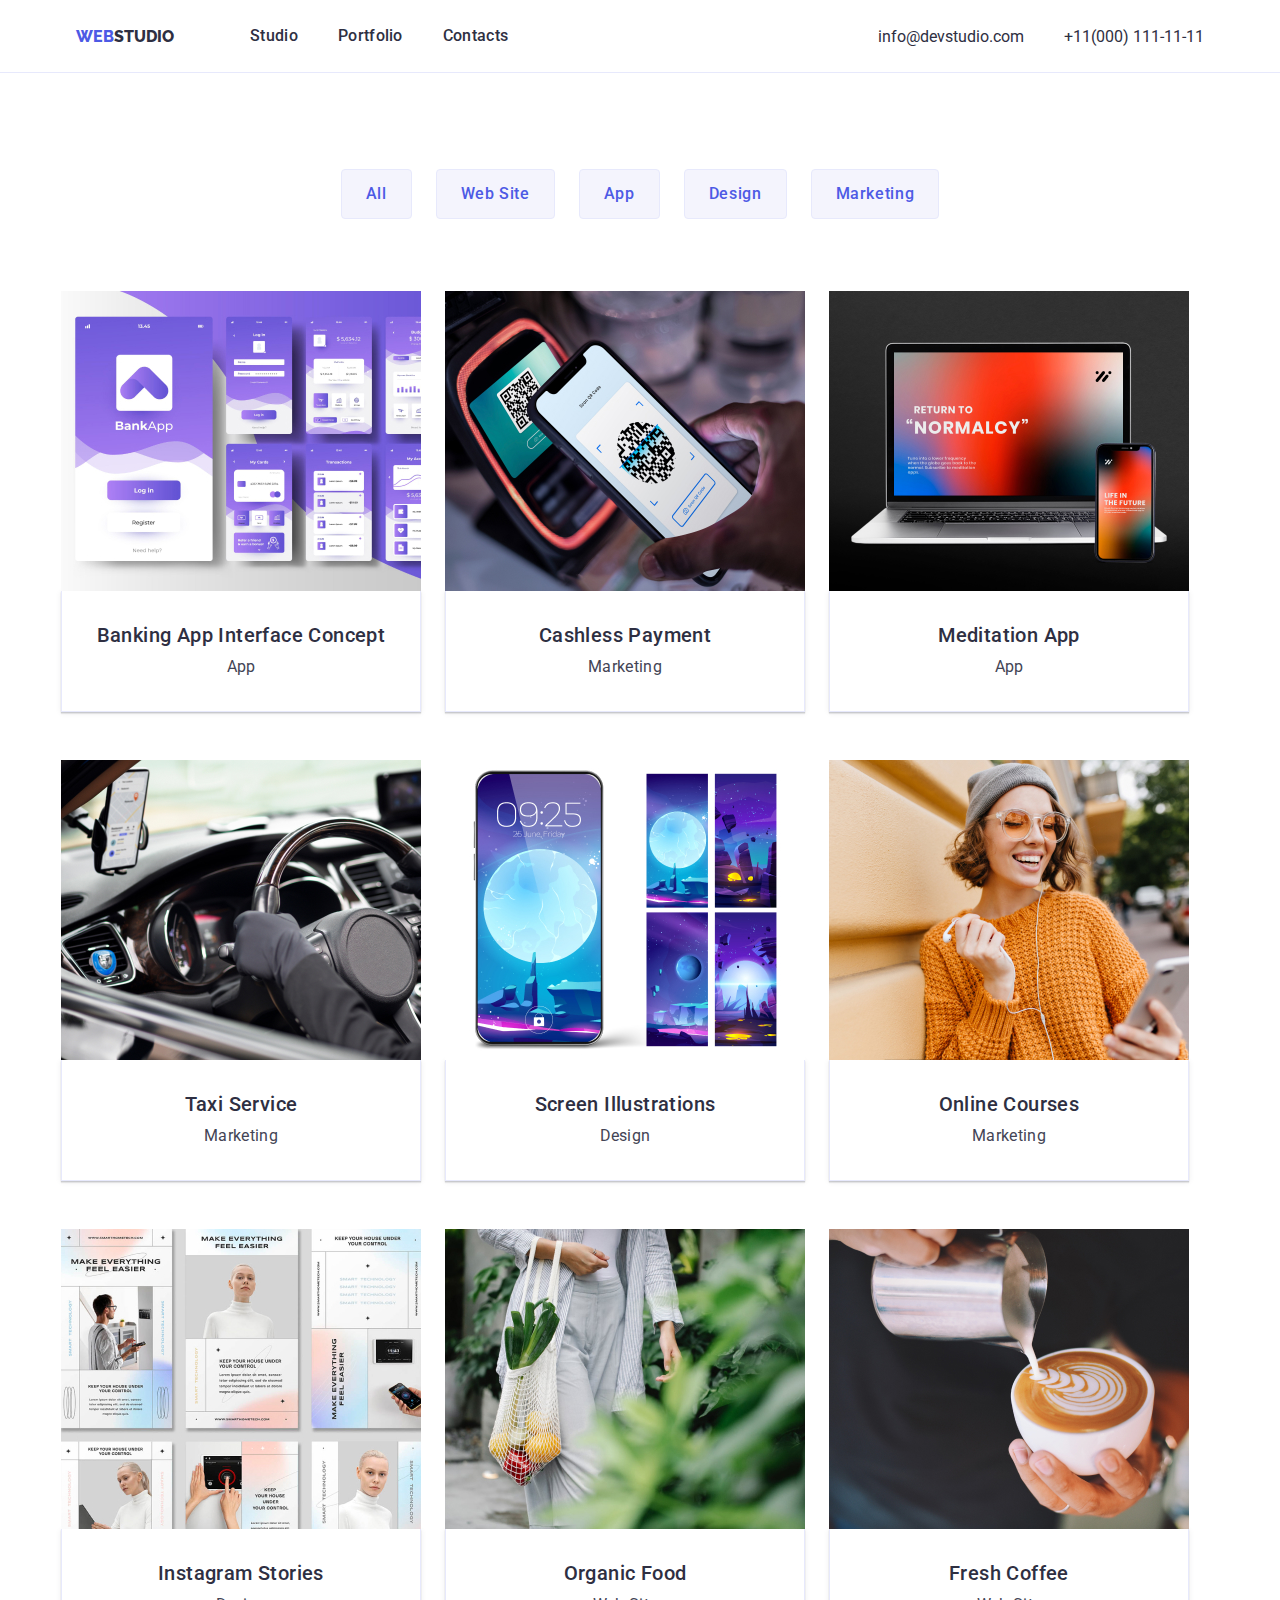
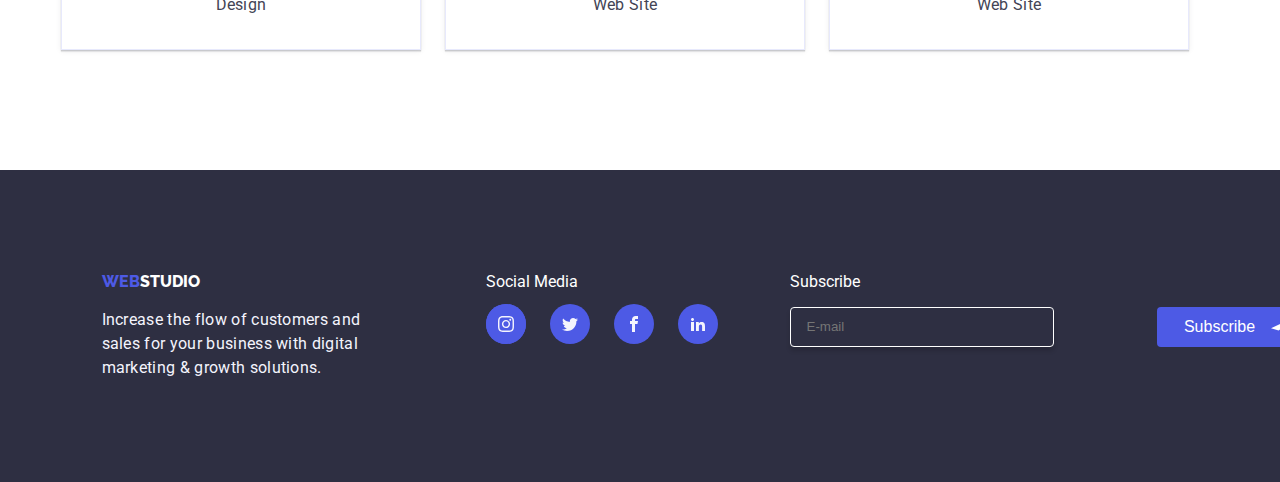
==== portfolio.html @ 4dddde46 "draft" ====
<!DOCTYPE html>
<html lang="en">
  <head>
    <title>WEB STUDIO</title>
    <meta name="description" content="an awesome website">
    <meta charset="utf-8">
    <link href="./css/styles.css" rel="stylesheet">
    <link href="https://fonts.googleapis.com/css2?family=Raleway:wght@600;700;800&display=swap" rel="stylesheet">
    <link href="https://fonts.googleapis.com/css2?family=Roboto:wght@400;500;700;900&display=swap" rel="stylesheet">
  </head>

  <body>
    <!--navigation section-->
    <header class="header">
      <div class="container-header container">
      <nav class="header-nav">
        <a class="header-logo" href="/goit-markup-hw-06/index.html"><span class="web">WEB</span>STUDIO</a>

        <ul class="header-nav-list">
          <li class="header-nav-item"><a class="header-item-link studio-link-item" href="/goit-markup-hw-06/index.html">Studio</a></li>
          <li class="header-nav-item"><a class="header-item-link portfolio-link-item" href="/goit-markup-hw-06/portfolio.html">Portfolio</a></li>
          <li class="header-nav-item"><a class="header-item-link contacts-link-item" href="contacts">Contacts</a></li>
        </ul>
      </nav>
      <address>
      <ul class="address-list">
        <li class="adress-list-item"><a class="contact-item-link" href="mailto:info@devstudio.com">info@devstudio.com</a></li>
        <li class="adress-list-item"><a class="contact-item-link" href="tel:+11000111-11-11">+11(000) 111-11-11</a></li>
      </ul>
    </address>
  </div>
    </header>

    <!--Main Section-->
    <main>
      <div class="container">
        <ul class="portfolio-button-list">
            <li class="portfolio-button-item"><button class="portfolio-button" type="button">All</button></li>
            <li class="portfolio-button-item"><button class="portfolio-button" type="button">Web Site</button></li>
            <li class="portfolio-button-item"><button class="portfolio-button" type="button">App</button></li>
            <li class="portfolio-button-item"><button class="portfolio-button" type="button">Design</button></li>
            <li class="portfolio-button-item"><button class="portfolio-button" type="button">Marketing</button></li>
        </ul>
      </div>
    <section class="project-card-section">
      <div class="container">
        <ul class="project-list">
            <li class="project-item">
              <figure class="project-figure">
              <img src="./images/banking.jpg" alt="banking-image" width="360">
              <figcaption>
                14 Stylish and User-Friendly App Design Concepts · 
                Task Manager App · 
                Calorie Tracker App ·
                Exotic Fruit Ecommerce App ·
                 Cloud Storage App
              </figcaption>
              </figure>
              
              <div class="project-identity">
              <h3 class="project-item-title">Banking App Interface Concept</h3>
              <p class="project-item-description">App</p>
              </div>
            </li>
            <li class="project-item">
              <figure class="project-figure">
              <img src="./images/cashless-payment.jpg" alt="cashless-payment-image" width="360">
                <figcaption>
                  14 Stylish and User-Friendly App Design Concepts · 
                Task Manager App · 
                Calorie Tracker App ·
                Exotic Fruit Ecommerce App ·
                 Cloud Storage App
                </figcaption>
              </figure>
              

              <div class="project-identity">
            <h3 class="project-item-title">Cashless Payment</h3>
            <p class="project-item-description">Marketing</p>
          </div>
            </li>
            <li class="project-item">
              <figure class="project-figure">
              <img src="./images/meditation.jpg" alt="meditation-image" width="360">
              <figcaption>
                14 Stylish and User-Friendly App Design Concepts · 
                Task Manager App · 
                Calorie Tracker App ·
                Exotic Fruit Ecommerce App ·
                 Cloud Storage App
              </figcaption>
              </figure>
              <div class="project-identity">
            <h3 class="project-item-title">Meditation App</h3>
            <p class="project-item-description">App</p>
          </div>
            </li>
            <li class="project-item">
              <figure class="project-figure">
              <img src="./images/taxi.jpg" alt="taxi-image" width="360">
              <figcaption>
                14 Stylish and User-Friendly App Design Concepts · 
                Task Manager App · 
                Calorie Tracker App ·
                Exotic Fruit Ecommerce App ·
                 Cloud Storage App
              </figcaption>
              </figure>
              <div class="project-identity">
            <h3 class="project-item-title">Taxi Service</h3>
            <p class="project-item-description">Marketing</p>
          </div>
            </li>
            <li class="project-item">
              <figure class="project-figure">
              <img src="./images/screen-illustration.jpg" alt="screen-illustrain-image" width="360">
              <figcaption>
                14 Stylish and User-Friendly App Design Concepts · 
                Task Manager App · 
                Calorie Tracker App ·
                Exotic Fruit Ecommerce App ·
                 Cloud Storage App
              </figcaption>
            
              </figure>
              <div class="project-identity">
            <h3 class="project-item-title">Screen Illustrations</h3>
            <p class="project-item-description">Design</p>
            </div>
            </li>
            <li class="project-item">
              <figure class="project-figure">
              <img src="./images/online-courses.jpg" alt="online-courses-image" width="360">
              <figcaption>
                14 Stylish and User-Friendly App Design Concepts · 
                Task Manager App · 
                Calorie Tracker App ·
                Exotic Fruit Ecommerce App ·
                 Cloud Storage App
              </figcaption>
              </figure>
              <div class="project-identity">
            <h3 class="project-item-title">Online Courses</h3>
            <p class="project-item-description">Marketing</p>
          </div>
            </li>
            <li class="project-item">
              <figure class="project-figure">
              <img src="./images/instagram-stories-concept.jpg" alt="instagram-stories-image" width="360">
              <figcaption>
                14 Stylish and User-Friendly App Design Concepts · 
                Task Manager App · 
                Calorie Tracker App ·
                Exotic Fruit Ecommerce App ·
                 Cloud Storage App
              </figcaption>
              </figure>
              <div class="project-identity">
            <h3 class="project-item-title">Instagram Stories</h3>
            <p class="project-item-description">Design</p>
          </div>
            </li>
            <li class="project-item">
              <figure class="project-figure">
              <img src="./images/organic-food.jpg" alt="organic-food-image" width="360">
              <figcaption> 
                14 Stylish and User-Friendly App Design Concepts · 
                Task Manager App · 
                Calorie Tracker App ·
                Exotic Fruit Ecommerce App ·
                 Cloud Storage App
              </figcaption>
              </figure>
              <div class="project-identity">
            <h3 class="project-item-title">Organic Food</h3>
            <p class="project-item-description">Web Site</p>
          </div>
            </li>
            <li class="project-item">
              <figure class="project-figure">            
              <img src="./images/fresh-coffee.jpg" alt="fresh-coffee-image" width="360">
              <figcaption>
                14 Stylish and User-Friendly App Design Concepts · 
                Task Manager App · 
                Calorie Tracker App ·
                Exotic Fruit Ecommerce App ·
                 Cloud Storage App
              </figcaption>
              </figure>
              <div class="project-identity">
            <h3 class="project-item-title">Fresh Coffee</h3>
            <p class="project-item-description">Web Site</p>
          </div>
            </li>
        </ul>
      </div>
    </section>
    
    </main>
    
    <footer class="footer">
      <div class="container footer-container">
        <div>
      <a class="footer-logo" href="/goit-markup-hw-06/"><span class="web">WEB</span>STUDIO</a>
      <p class="footer-logo-description">Increase the flow of customers and sales for your business with digital marketing & growth solutions.</p>
      </div>
      <div>
     <p class="social-media">Social Media</p>
      <ul class="social-icons-list">
        <li class="team-icons-links-item"><a href="#" class="footer-icons-link icon icon-instagram">
          <svg> 
           <use href="./images/icons/social-icons.svg#instagram"/>
          </svg>
        </a>
      </li>
        <li class="team-icons-links-item"><a href="#" class="footer-icons-link icon icon-twitter">
          <svg> 
          <use href="./images/icons/social-icons.svg#twitter"/>
         </svg></a></li>
        <li class="team-icons-links-item"><a href="#" class="footer-icons-link icon icon-facebook">
          <svg> 
            <use href="./images/icons/social-icons.svg#facebook"/>
           </svg>
        </a></li>
        <li class="team-icons-links-item"><a href="#" class="footer-icons-link icon icon-linkedin">
          <svg> 
            <use href="./images/icons/social-icons.svg#linkedin"/>
           </svg>
        </a></li>
      </ul> 
    </div>
    <form class="subscribe">Subscribe       
      <input class="footer-subscribe" type="text" name="email" placeholder="E-mail" required>
      <button class="subscribe-button" type="submit">Subscribe
        <svg class="submit-button-svg">
          <use href="./images/icons/modal.svg#subscribe"></use>
        </svg>
        </button>
    </form>
    </div>
    </footer>
  
  </body>
</html>
---- css/styles.css ----
* {
    margin: 0;
    padding: 0;
    box-sizing: border-box;

}

:root {
    --iris: #4D5AE5;
    --ocean: #404BBF;
    --navyblue: #2E2F42; 
    --green: #31D0AA;
    --slate: #434455;
    --lightslate: #8E8F99;
    --cornflower: #E7E9FC;
    --cloud: #F4F4FD;
    --navy-blue-modal: #2E2F4266;
    --grey: #2E2F42B2;
    --white: #FFFFFF;
    --dairy: #FCFCFC;

    --transition-duration: .25s;
}

body {
    font-family: 'Roboto', 'sans serif';
}

img {
    display: block;
    max-width: 100%;
    height: auto;
}

.header-logo {
    font-family: 'Raleway', 'sans serif';
    font-weight: 800;
}

.footer-logo {
    font-family: 'Raleway', 'sans serif';
    color: var(--white);
    font-weight: 800;
}

.header-item-link {
    position: relative;
    color: var(--navyblue);
    font-size: 16px;
    font-weight: 500;
    line-height: 24px;
    letter-spacing: 0.32px;
}

.contact-item-link {
    font-style: normal;
    transition: var(--transition-duration) cubic-bezier(0.4, 0, 0.2, 1);
}


.contact-item-link:hover {
    color: var(--ocean);
    
}

.header-nav-item:hover .header-item-link {
    color: var(--ocean);
}


.header-item-link:before {
    content: '';
    height: 3px;
    width: 0px;
    border-radius: 2px;
    background-color: var(--ocean);
    position: absolute;
    margin-top: 46px;
    transition: var(--transition-duration) cubic-bezier(0.4, 0, 0.2, 1);
    
}


.header-item-link:hover:before {
    width: 100%;
}


.contact-item-link:active {
    color: var(--ocean);
}


.hero-button {
    color: var(--white);
    font-size: 16px;
    font-weight: 500;
    line-height: 1.5em;
    letter-spacing: 0.64px;
    border-radius: 4px;
    background: var(--iris);
    box-shadow: 0px 4px 4px 0px rgba(0, 0, 0, 0.15);
    font-family: inherit;
    outline: none;
    border: unset;
    border-radius: 4px;
    padding: 16px 32px;
    gap: 10px;
    transition: var(--transition-duration) cubic-bezier(0.4, 0, 0.2, 1);
}

.portfolio-button {
    color: var(--iris);
    text-align: center;
    font-size: 16px;
    font-weight: 500;
    line-height: 1.5em;
    letter-spacing: 0.64px;
    border-radius: 4px;
    border: 1px solid var(--cornflower);
    background: var(--cloud);
    font-family: inherit;
    padding: 12px 24px;
    transition: var(--transition-duration) cubic-bezier(0.4, 0, 0.2, 1);

}


.portfolio-button:hover {
    background-color: var(--ocean);
    color: var(--white);
    cursor: pointer;
    border-color: var(--ocean);
    box-shadow: 0px 2px 2px 0px rgba(0, 0, 0, 0.12), 0px 2px 1px 0px rgba(0, 0, 0, 0.08), 0px 3px 1px 0px rgba(0, 0, 0, 0.10);
    
}

.hero-button {
    cursor: pointer;
}

.hero-button:hover {
    background-color: var(--ocean);
    
}



.web {
    color: var(--iris);
}

.hero-title {
    text-align: center;
    color: var(--white);
    font-size: 56px;
    letter-spacing: 1.12px;
    margin-bottom: 48px;
}

.hero {
    flex-direction: column;
    justify-content: center;
    align-items: center;
    background: linear-gradient(rgba(46, 47, 66, 0.70), rgba(46, 47, 66, 0.70)), url(./../images/background/Dark-bg.jpg);
    background-size: cover;
    background-position: center;
    background-repeat: no-repeat;
    padding: 188px 0px;
    text-align: center;
}



.features-item-title {
    color: var(--navyblue);
    font-size: 20px;
    font-weight: 500;
    line-height: 24px;
    letter-spacing: 0.4px;
}

.features-item-description {
    color: var(--slate);
    font-size: 16px;
    line-height: 24px;
    letter-spacing: 0.32px;
}

.team-item-title {
    color: var(--navyblue);
    font-size: 20px;
    font-weight: 500;
    line-height: 24px;
    letter-spacing: 0.4px;
    margin-bottom: 8px;
}

.team-item-role {
    color: var(--slate);
    font-size: 16px;
    line-height: 24px;
    letter-spacing: 0.32px;
}

.team-item {
    border-radius: 0px 0px 4px 4px;
    background: var(--white);
    box-shadow:
        0px 2px 1px 0px rgba(46, 47, 66, 0.08),
        0px 1px 1px 0px rgba(46, 47, 66, 0.16),
        0px 1px 6px 0px rgba(46, 47, 66, 0.08);
}



.team {
    background-color: var(--cloud);
}


.team-item-title,
.team-item-role {
    text-align: center;
}

.team-icons {
    display: flex;
    justify-content: space-between;
    width: 232px;
    margin-left: 16px;
    margin-top: 8px;
}




.section-title {
    color: var(--navyblue);
    text-align: center;
    font-size: 36px;
    line-height: 40px;
    letter-spacing: 0.72px;
    text-transform: capitalize;
}



a {
    text-decoration: none;
    color: var(--navyblue);
}

ul {
    list-style-type: none;
}

.project-item-title {
    color: var(--navyblue);
    font-size: 20px;
    font-weight: 500;
    line-height: 24px;
    letter-spacing: 0.4px;
}

.project-item-description {
    color: var(--slate);
    font-size: 16px;
    line-height: 24px;
    letter-spacing: 0.32px;
}



.footer {
    background-color: var(--navyblue);
    padding: 101.5px;
    height: 312px;
}


.header {
    display: flex;
    justify-content: space-between;
    border-bottom: 1px solid var(--cornflower);
    background: var(--white);
}

.header-nav {
    align-items: center;
    display: flex;
    gap: 76px;
}

.header-nav-list {
    display: flex;
    gap: 40px;
}

.address-list {
    display: flex;
    gap: 40px;
    height: 100%;
    align-items: center;
}


.team-list {
    display: flex;
    justify-content: space-between;
    flex-direction: column;
}


.container-header {
    display: flex;
    padding: 24px 15px;
    flex-shrink: 0;
    justify-content: space-between;

}

.container {
    width: 1158px;
    margin: 0 auto;
}

.section {
    padding: 120px 0px;
}

.services-list {
    align-items: center;
    justify-content: center;
}

.features-item {
    display: flex;
    flex-direction: column;
    gap: 8px;
}

.section-title {
    margin-bottom: 72px;
}

.services-list {
    gap: 24px;
}

.team-identity,
.project-identity {
    background-color: var(--white);
    padding: 32px 0px;
}

.project-identity {
    display: flex;
    flex-direction: column;
    gap: 8px;
    padding: 32px 16px;
    border: 1px solid var(--cornflower);
    border-top: unset;
    box-shadow: 0px 2px 1px 0px rgba(46, 47, 66, 0.08), 0px 1px 1px 0px rgba(46, 47, 66, 0.16), 0px 1px 6px 0px rgba(46, 47, 66, 0.08);
}


.team-identity {
    border-radius: 0px 0px 4px 4px;
}

.portfolio-button-list {
    display: flex;
    justify-content: center;
    gap: 24px;
    padding-top: 96px;
    padding-bottom: 72px;
}

.project-list {
    display: flex;
    flex-wrap: wrap;
    column-gap: 24px;
    row-gap: 48px;
    padding-bottom: 120px;

}



.features-image {
    background-color: var(--cloud);
    border-radius: 4px;
    height: 112px;
    width: 264px;
    margin-bottom: 8px;
    display: none;
}



.team-icons-link,
.social-icons-list {
    display: flex;
    align-items: center;
    gap: 24px;
    width: 40px;
    height: 40px;
    background-color: var(--iris);
    border-radius: 22px;
    row-gap: 24px;
    transition: var(--transition-duration) cubic-bezier(0.4, 0, 0.2, 1);
}


.footer-icons-link {
    display: flex;
    align-items: center;
    gap: 24px;
    width: 40px;
    height: 40px;
    background-color: var(--iris);
    border-radius: 22px;
    row-gap: 24px;
    transition: var(--transition-duration) cubic-bezier(0.4, 0, 0.2, 1);

}

.footer-icons-link svg {
    width: 16px;
    height: 16px;
    margin: 12px;
    fill: var(--cloud);
}

.team-icons-link svg {
    width: 16px;
    height: 16px;
    margin: 12px;
    fill: var(--cloud);
}

.customers-logo-list {
    display: flex;
    gap: 30px;
    flex-basis: calc((100% - 30px)/2);
}


.features-icons {
    margin: 24px 100px;
}

.customers-logo-item {
    width: 168px;
    height: 88px;
    padding: 16px 32px;
    border: 1px solid var(--lightslate);
    border-radius: 4px;
    transition: var(--transition-duration) cubic-bezier(0.4, 0, 0.2, 1);
}

.customers-logo-item:hover .customers-logo-item-link{
   color: var(--ocean);
    
}

.customers-logo-item-link {
    color: var(--lightslate); 
    transition: var(--transition-duration) cubic-bezier(0.4, 0, 0.2, 1);
}

.customers-logo-item:hover {
    border-color: var(--ocean);
}

.customer-svg {
    width: 104px;
    height: 56px;
    fill: currentColor;
}


.social-media {
    color: var(--white);
    width: 96px;
    height: 24px;
    margin-bottom: 8px;
}



.footer-logo-description {
    color: var(--cloud);
    font-size: 16px;
    line-height: 24px;
    letter-spacing: 0.32px;
    width: 264px;
    margin-top: 17.5px;
    margin-bottom: 0px;
}




.footer-container {
    display: flex;
    gap: 120px;

}

.team-icons-link:hover {
    background-color: var(--ocean);
    
}

.footer-icons-link:hover{
    background-color: var(--green);
    
}

.customers-logo-item-link {
    display: block;
    width: 100%;
    height: 100%;
}

.project-item {
    text-align: center;
    width: calc ((100% - 60px) / 3);
    transition: box-shadow var(--transition-duration) cubic-bezier(0.4, 0, 0.2, 1);
}

.project-figure {
    width: 100%;
    height: 300px;
    position: relative;
    overflow: hidden;
}

.project-item:hover {
    box-shadow: 
        0px 2px 1px 0px rgba(46, 47, 66, 0.08),
        0px 1px 1px 0px rgba(46, 47, 66, 0.16),
        0px 1px 6px 0px rgba(46, 47, 66, 0.08);
}

.project-item:hover figcaption {
    transform: translateY(0);
}

.project-figure img {
    object-fit: cover;
    object-position: center;
}

.project-figure figcaption {
    position: absolute;
    top: 0px;
    left: 0px;
    width: 100%;
    height: 100%;
    background-color: var(--iris);
    padding: 0px 24px;
    color: var(--white);
    text-align: left;
    align-items: center;
    display: flex;
    transition: transform var(--transition-duration) cubic-bezier(0.4, 0, 0.2, 1);
    transform: translateY(100%);
    opacity: .90;
    will-change: transform;

}

.modal {
    background-color: var(--navy-blue-modal);
    position: fixed;
    display: flex;
    align-items: center;
    justify-content: center;
    top: 0px;
    left: 0px;
    bottom: 0px;
    right: 0px;
    pointer-events: auto;
    opacity: 1;
    transition-property: visibility, opacity;
    transition-duration: var(--transition-duration);
} 

.modal.is-hidden {
    visibility: hidden;
    opacity: 0;
    pointer-events: none;
}

.modal.is-hidden .modal-content {
    transform: scale(0.5);
}

.modal-content {
    position: relative;
    width: 408px;
    border-radius: 4px;
    padding: 72px 24px 24px 24px;
    background-color: var(--dairy);
    box-shadow: 
        0px 2px 1px 0px rgba(0, 0, 0, 0.20),
        0px 1px 3px 0px rgba(0, 0, 0, 0.12),
        0px 1px 1px 0px rgba(0, 0, 0, 0.14);
    /* align-items: flex-start;
    justify-content: flex-end; */
    transform: none;
    transition: transform var(--transition-duration) cubic-bezier(0.4, 0, 0.2, 1);
}

.modal-close {
    height: 24px;
    width: 24px;
    border: 1px solid rgba(0, 0, 0, 0.10);
    border-radius: 40px;
    background-color: var(--cornflower);
    position: absolute;
    right: 24px;
    top: 24px;
    fill: var(--navyblue);
    transition: var(--transition-duration) cubic-bezier(0.4, 0, 0.2, 1);
}

.close-svg {
    height: 13px;
    width: 13px;
    margin: 7px;
}

.modal-close:hover {
    cursor: pointer;
    background-color: var(--ocean);
    border-color: var(--ocean);
    fill: var(--cloud);
}

.form-label {
    display: block;
    margin-top: 5px;
}


.label-input {
    width: 100%;
    width: 360px;
    height: 40px;
    flex-shrink: 0;
    border-radius: 4px;
    transition: var(--transition-duration) cubic-bezier(0.4, 0, 0.2, 1);
}

/* .checkbox {
    margin-right: 8px;
    display: flex;
} */



.form-label-checkbox {
    display: flex;
    margin-top: 16px;
    background-color: var(--white);
    position: relative;
    color: var(--white);
}


.user-info input {
    display: block;
    margin-top: 5px;

}

.label-input:focus,
textarea:focus, .label-input:hover,
textarea:hover  {
    border-color: var(--iris);
    outline: 0;
}


.label-input:focus + .user-icon use, .label-input:hover + .user-icon use {
    fill: var(--iris);
}

.label-input {
    padding-left: 38px;
}

.textarea {
    padding-top: 8px;
    padding-left: 16px;
    font-family: 'Roboto', 'sans-serif';
    font-size: 12px;
    letter-spacing: 0.48px;
    border-radius: 4px;
    resize: none;
    transition: var(--transition-duration) cubic-bezier(0.4, 0, 0.2, 1);
}

.label-input, textarea {
    display: block;
    width: 100%;
    margin-top: 4px;
    border: 1px solid var(--navy-blue-modal);
}

.checkbox-text {
    color: var(--lightslate);
    font-size: 12px;
    font-style: normal;
    font-weight: 400;
    line-height: 14px; 
    letter-spacing: 0.48px;
    margin-bottom: 24px;

}

.checkbox-icon {
    width: 16px;
    height: 15px;
    border: 1px solid var(--lightslate);
    border-radius: 2px;
    padding: 2px;
    margin-right: 7px;
    fill: currentColor;
    background-color: var(--white);
    stroke: 1px;
}

.checkbox:checked + .checkbox-icon {
    background-color: var(--ocean);
    border-color: var(--ocean);
}

.visually-hidden {
    position: absolute;
    top: 0;
    left: 0;
    width: 16px;
    height: 16px;
    margin: -1px;
    border: 0;
    padding: 0;
    opacity: 0;
    overflow: hidden;
}


.send-button {
padding: 17px 80px;
border-radius: 4px;
background-color: var(--iris);
box-shadow: 0px 4px 4px 0px rgba(0, 0, 0, 0.15);
color: var(--white);
text-align: center;
font-size: 16px;
line-height: 24px; 
letter-spacing: 0.64px;
display: table;
margin-left: auto;
margin-right: auto;
cursor: pointer;
border: 0;
transition: var(--transition-duration) cubic-bezier(0.4, 0, 0.2, 1);
}

.send-button:hover {
    background-color: var(--ocean);
}

.modal-description {
    color: var(--navyblue);
    text-align: center;
    font-size: 16px;
    line-height: 24px; 
    letter-spacing: 0.32px;
    margin-bottom: 10px;
}

.user-contact-label {
    color: var(--lightslate);
    font-size: 12px;
    font-weight: 400;
    line-height: 14px; 
    letter-spacing: 0.48px;
}

.user-icon {
    fill: var(--navyblue);
    height: 18px;
    width: 18px;
    position: absolute;
    left: 12px;
    margin-top: -30px;
    margin-left: 25px;
    transition: var(--transition-duration) cubic-bezier(0.4, 0, 0.2, 1);
}

.privacy-policy {
    color: var(--iris);
    text-decoration: underline;
}

.subscribe-button {
    width: 165px;
    height: 100%;
    font-size: 16px;
    justify-content: center;
    align-items: center;
    color: var(--white);
    border-radius: 4px;
    background: var(--IRIS, #4D5AE5);
    border: 0px;
    display: inline-flex;
    padding: 8px 24px;
    justify-content: center;
    align-items: center;
    gap: 16px;
 }

 .submit-button-svg {
    width: 24px;
    height: 24px;
 }

 .footer-subscribe {
    width: 264px;
    height: 40px;
    margin-top: 16px;
    border-radius: 4px;
    border: 1px solid var(--white,);
    box-shadow: 0px 4px 4px 0px rgba(0, 0, 0, 0.15);
    background: var(--navyblue);
    padding-top: 8px;
    padding-bottom: 8px;
    padding-left: 16px;
    outline: 0px;
 }

 .subscribe input[type="text"] {
    color: var(--white);
  }

 .subscribe {
    color: var(--white);
    margin-left: 88px;
    display: flex;
    flex-direction: column;
 }

  .subscribe-button {
    position: absolute;
    left: 1157px;
    margin-top: 35px;
    height: 40px;
    width: 165px;
 } 

 .subscribe-button:hover {
    background-color: var(--ocean);
    cursor: pointer;
 }

 /* Desktop view */

@media (min-width: 1200px) {
    
}

/* mobile view */

.menu-toggle {
    min-height: 40px;
    min-width: 40px;
    padding: 0;
    background-color: transparent;
    outline: none;
    border: none;
}

.menu-container.is-open {
    transform: translateX(0);
}

.menu-container {
    position: fixed;
    top: 0;
    left: 0;
    width: 100%;
    height: 100%;
    padding-top: 80px;
    padding-bottom: 40px;
    padding-right: 35px;
    background-color: white;
    box-shadow: 0px 1px 6px 0px rgba(46, 47, 66, 0.08), 
                0px 1px 1px 0px rgba(46, 47, 66, 0.16), 
                0px 2px 1px 0px rgba(46, 47, 66, 0.08);
    transform: translateX(100%);
    transition: var(--transition-duration);
}

.mobile-menu {
    padding: 0;
    margin: 0;
    list-style: none;
}

.mobile-close-btn {
    position: absolute;
    top: 24px;
    right: 24px;
    min-width: 24px;
    min-height: 24px;
    padding: 0;
    display: flex;
    align-items: center;
    justify-content: center;
    border-radius: 50%;
    border: 1px solid rgba (46, 47, 66, 0.1);
    background-color: var(--cornflower);
    transition: var(--transition-duration);
}

.mobile-menu-list {
    display: flex;
    flex-direction: column;
    align-items: flex-start;
    justify-content: flex-start;
    gap: 40px;
    margin-bottom: auto;
}

.mobile-menu-item {
    font-family: 'roboto', 'sans-serif';
    font-size: 36px;
    font-weight: 700;
    line-height: 1.11;
    letter-spacing: 0.72px;
}

.mobile-menu-link {
    color: var(--navyblue)
}

.mobile-menu-link:hover,
.mobile-menu-link:focus {
    color: var(--iris);
}

.mobile-contacts-list {
    gap: 40px;
    display: flex;
    flex-direction: column;
    margin-bottom: 40px;
}

.mobile-contacts-link {
    color: var(--navyblue);
    font-family: 'roboto', 'sans-serif';
    font-size: 36px;
    font-weight: 700;
    line-height: 1.11;
    letter-spacing: 0.72px;
}

.mobile-contacts-link:hover,
.mobile-contacts-link:focus {
    color: var(--iris);
    transition: var(--transition-duration)
} 
/* Mobile */

@media only screen and (min-width: 428px) and (max-width: 767px) {
    .container {
        width: 428px;
        margin: 0 auto;
    }
}

@media only screen and (min-width: 428px) and (max-width: 767px) {
    .header-nav-list,
    .address-list {
        display: none;
    }

    .hero-title {
        display: block;
        text-align: center;
        font-size: 36px;
    }

    .features-list {
        width: 100%;
        min-height: 120px;
        gap: 72px 24px;
        display: flex;
        flex-wrap: wrap;
        margin: 0 auto;
    }

    .features-item-title {
        text-align: center;
        font-weight: 700;
        font-size: 36px;
        line-height: 1.1;
        letter-spacing: .02em;
        margin-bottom: 8px; 
    }

    .services{
        display: none;
    }

    .team-list {
        align-items: center;
        width: 100%;
        gap: 72px;
    }

    .customers-logo-list {
        display: flex;
        flex-wrap: wrap;
        width: 100%;
        justify-content: center;
        align-items: center;
    }

    .footer-container {
        display: inline-flex;
        gap: 72px;
        justify-content: center;
        flex-wrap: wrap;
        align-items: center;
    }
    .footer {
        height: auto;
        padding: 25px;
    }
    
    .subscribe {
        margin-left: 0px;
        width: 100%;
        margin: 0 auto;
        align-items: center;
    }

    .footer-logo-description {
        text-align: start;
       
    }
    .subscribe-button {
    position: relative;
    left: 0;
    } 

    .footer-logo-container {
        margin-top: 97.5px;
    }

    .social-icons-list {
    margin: 0 auto;
    justify-content: center;
    background-color: var(--navyblue);
    }

    .footer-subscribe {
        width: 100%;
    }

  
   
}
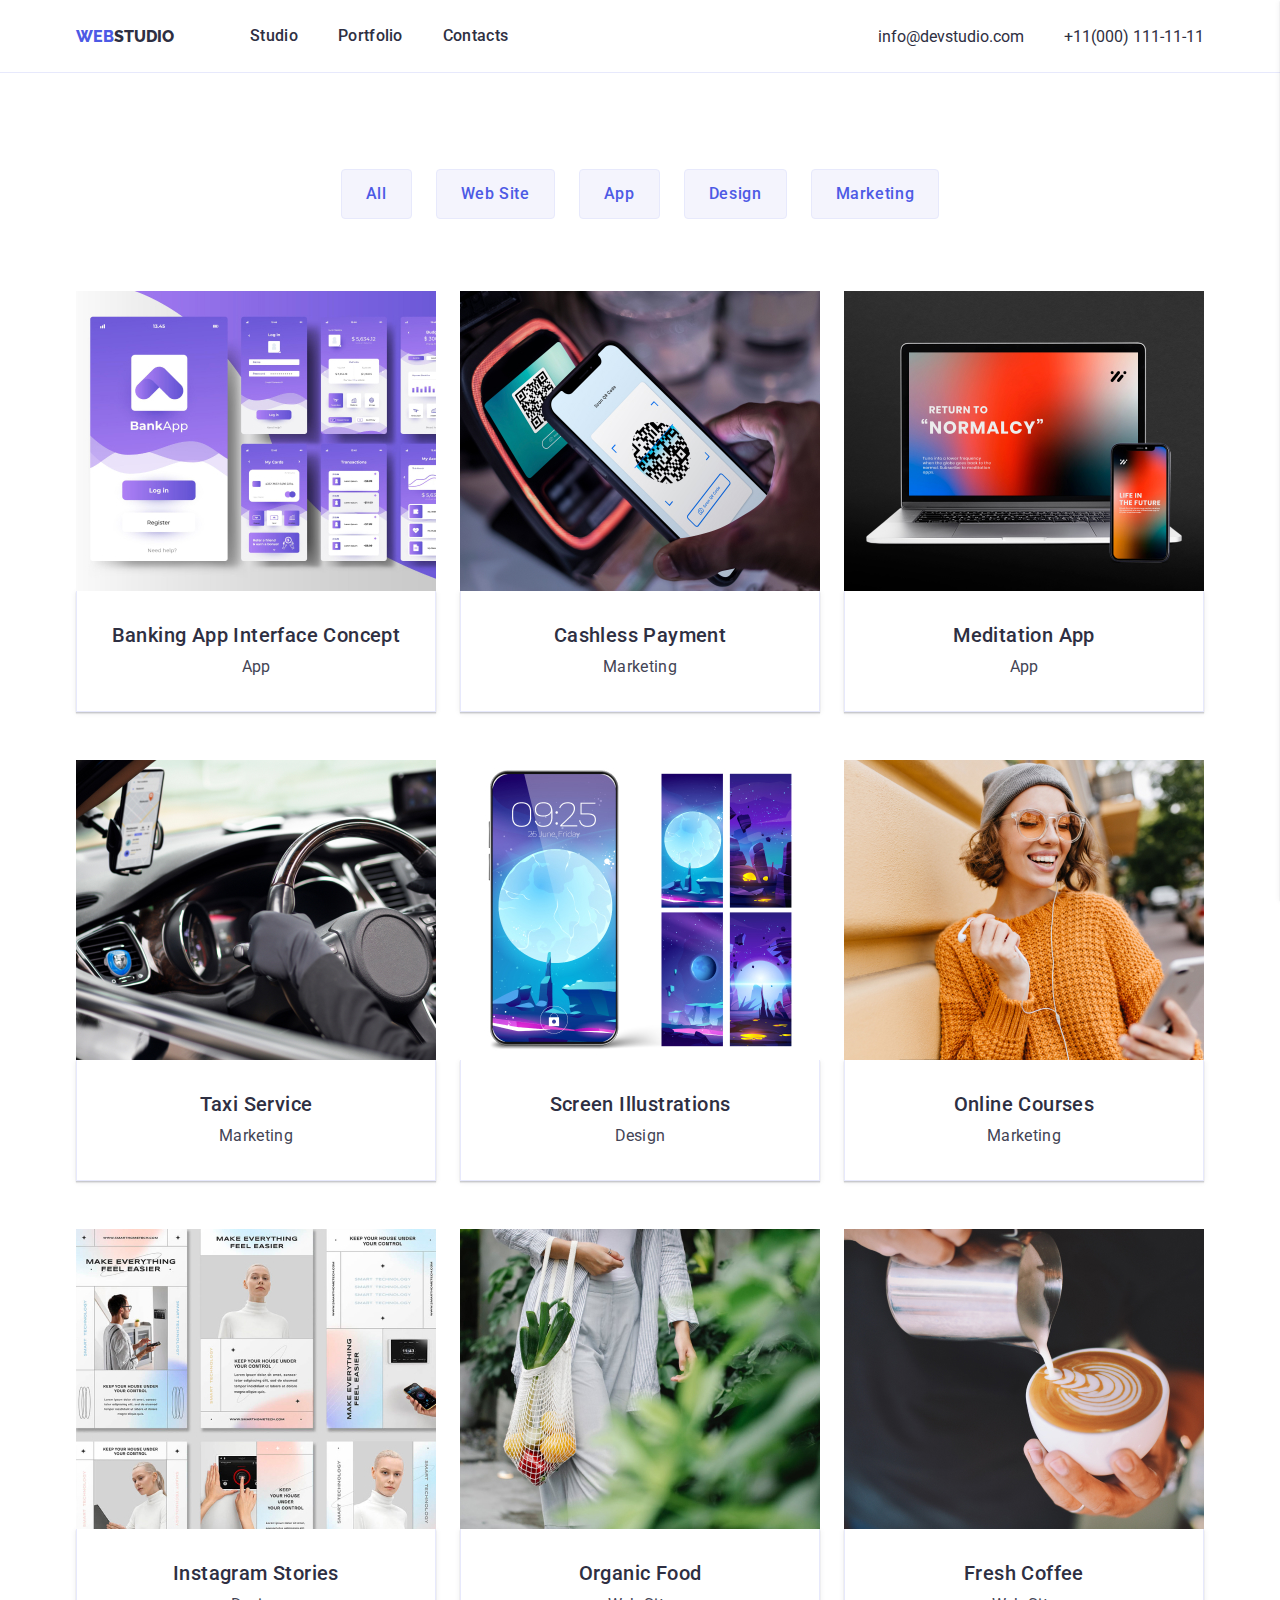
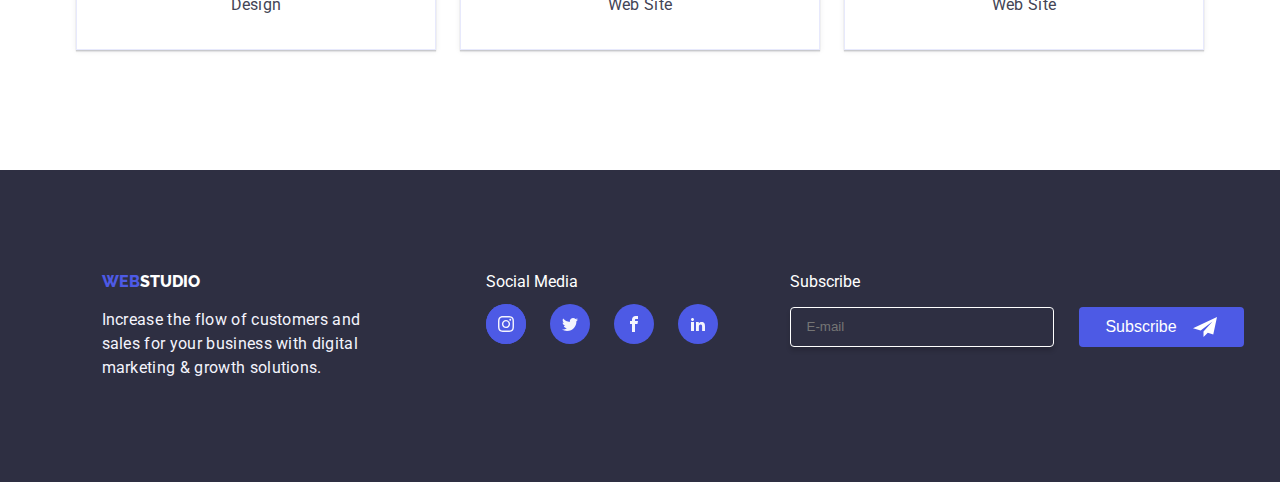
==== commit 31fe37ce: "revised" ====
--- a/portfolio.html
+++ b/portfolio.html
@@ -1,11 +1,17 @@
 <!DOCTYPE html>
 <html lang="en">
   <head>
+    <meta name="viewport" content="width=device-width, initial-scale=1.0" />
     <title>WEB STUDIO</title>
     <meta name="description" content="an awesome website">
     <meta charset="utf-8">
-    <link href="./css/styles.css" rel="stylesheet">
+    <link rel="stylesheet" href="./css/styles.css">
+    <link rel="stylesheet" href="./css/tablet.css">
+    <link rel="stylesheet" href="./css/desktop.css">
     <link href="https://fonts.googleapis.com/css2?family=Raleway:wght@600;700;800&display=swap" rel="stylesheet">
+    <link href="https://fonts.googleapis.com/css2?family=Roboto:wght@400;500;700;900&display=swap" rel="stylesheet">
+    <link rel="preconnect" href="https://fonts.googleapis.com">
+    <link rel="preconnect" href="https://fonts.gstatic.com" crossorigin>
     <link href="https://fonts.googleapis.com/css2?family=Roboto:wght@400;500;700;900&display=swap" rel="stylesheet">
   </head>
 
@@ -14,11 +20,11 @@
     <header class="header">
       <div class="container-header container">
       <nav class="header-nav">
-        <a class="header-logo" href="/goit-markup-hw-06/index.html"><span class="web">WEB</span>STUDIO</a>
+        <a class="header-logo" href="index.html"><span class="web">WEB</span>STUDIO</a>
 
         <ul class="header-nav-list">
-          <li class="header-nav-item"><a class="header-item-link studio-link-item" href="/goit-markup-hw-06/index.html">Studio</a></li>
-          <li class="header-nav-item"><a class="header-item-link portfolio-link-item" href="/goit-markup-hw-06/portfolio.html">Portfolio</a></li>
+          <li class="header-nav-item"><a class="header-item-link studio-link-item" href="index.html">Studio</a></li>
+          <li class="header-nav-item"><a class="header-item-link portfolio-link-item" href="/portfolio.html">Portfolio</a></li>
           <li class="header-nav-item"><a class="header-item-link contacts-link-item" href="contacts">Contacts</a></li>
         </ul>
       </nav>
@@ -27,6 +33,11 @@
         <li class="adress-list-item"><a class="contact-item-link" href="mailto:info@devstudio.com">info@devstudio.com</a></li>
         <li class="adress-list-item"><a class="contact-item-link" href="tel:+11000111-11-11">+11(000) 111-11-11</a></li>
       </ul>
+      <button class="menu-toggle js-open-menu" aria-expanded="false" aria-controls="mobile-menu">
+        <svg class="mobile-menu-icon" width="32" height="22">
+          <use href="./images/icons/modal.svg#burger"></use>
+        </svg>
+      </button>
     </address>
   </div>
     </header>
@@ -239,7 +250,61 @@
         </button>
     </form>
     </div>
+    <!-- Mobile -->
+
+    <div class="menu-container js-menu-container" id="mobile-menu">
+      <button type="button" class="menu-toggle js-close-menu mobile-close-btn">&times;</button>
+
+      <ul class="mobile-menu-list list">
+        <li class="mobile-menu-item">
+          <a class="mobile-menu-link link" href="index.html">Studio</a>
+        </li>
+        <li class="mobile-menu-item">
+          <a class="mobile-menu-link link" href="portfolio.html">Portfolio</a>
+        </li>
+        <li class="mobile-menu-item">
+          <a class="mobile-menu-link link" href="index.html">Contacts</a>
+        </li>
+      </ul>
+
+      <ul class="mobile-contacts-list">
+        <li class="mobile-contacts-item"><a class="mobile-contacts-link" href="tel:+11000111-11-11">+11 (000) 111-11-11</a></li>
+        <li class="mobile-contacts-item"><a class="mobile-contacts-link" href="mailto:info@devstudio.com">info@devstudio.com</a></li>
+      </ul>
+
+      <ul class="mobile-social-list list">
+        <li class="mobile-social-item">
+          <a class="mobile-social-link">
+          <svg class="mobile-social-media-icon-svg" width="24" height="24">
+            <use href="./images/icons/social-icons.svg#instagram"></use>
+          </svg>
+          </a>
+        </li>
+        <li class="mobile-social-item">
+          <a class="mobile-social-link">
+          <svg class="mobile-social-media-icon-svg" width="24" height="24">
+            <use href="./images/icons/social-icons.svg#twitter"></use>
+          </svg>
+          </a>
+        </li>
+        <li class="mobile-social-item">
+          <a class="mobile-social-link">
+          <svg class="mobile-social-media-icon-svg" width="24" height="24">
+            <use href="./images/icons/social-icons.svg#facebook"></use>
+          </svg>
+          </a>
+        </li>
+        <li class="mobile-social-item">
+          <a class="mobile-social-link">
+          <svg class="mobile-social-media-icon-svg" width="24" height="24">
+            <use href="./images/icons/social-icons.svg#linkedin"></use>
+          </svg>
+          </a>
+        </li>
+      </ul>
+    </div>
     </footer>
-  
+    <script src="./js/mobile-menu.js"></script>
+    <script src="./js/modal.js"></script>
   </body>
 </html>
--- a/css/styles.css
+++ b/css/styles.css
@@ -122,7 +122,6 @@
     font-family: inherit;
     padding: 12px 24px;
     transition: var(--transition-duration) cubic-bezier(0.4, 0, 0.2, 1);
-
 }
 
 
@@ -162,7 +161,7 @@
     flex-direction: column;
     justify-content: center;
     align-items: center;
-    background: linear-gradient(rgba(46, 47, 66, 0.70), rgba(46, 47, 66, 0.70)), url(./../images/background/Dark-bg.jpg);
+    background: linear-gradient(rgba(46, 47, 66, 0.70), rgba(46, 47, 66, 0.70)), url(../images/people-office.jpg);
     background-size: cover;
     background-position: center;
     background-repeat: no-repeat;
@@ -275,7 +274,8 @@
 .footer {
     background-color: var(--navyblue);
     padding: 101.5px;
-    height: 312px;
+    color: var(--white);
+    /* height: 312px; */
 }
 
 
@@ -811,7 +811,7 @@
 
 .subscribe-button {
     width: 165px;
-    height: 100%;
+    height: 40px;
     font-size: 16px;
     justify-content: center;
     align-items: center;
@@ -819,11 +819,13 @@
     border-radius: 4px;
     background: var(--IRIS, #4D5AE5);
     border: 0px;
-    display: inline-flex;
+    display: flex;
     padding: 8px 24px;
     justify-content: center;
     align-items: center;
     gap: 16px;
+    margin-top: -40px;
+    margin-left: 289px;
  }
 
  .submit-button-svg {
@@ -832,6 +834,7 @@
  }
 
  .footer-subscribe {
+    display: flex;
     width: 264px;
     height: 40px;
     margin-top: 16px;
@@ -850,23 +853,20 @@
   }
 
  .subscribe {
-    color: var(--white);
+   display: inline;
+   color: var(--white);
     margin-left: 88px;
-    display: flex;
-    flex-direction: column;
  }
 
-  .subscribe-button {
-    position: absolute;
-    left: 1157px;
-    margin-top: 35px;
-    height: 40px;
-    width: 165px;
- } 
+ 
 
  .subscribe-button:hover {
     background-color: var(--ocean);
     cursor: pointer;
+ }
+
+ .menu-toggle {
+    display: none;
  }
 
  /* Desktop view */
@@ -936,6 +936,7 @@
     justify-content: flex-start;
     gap: 40px;
     margin-bottom: auto;
+    margin-left: 40px;
 }
 
 .mobile-menu-item {
@@ -960,6 +961,8 @@
     display: flex;
     flex-direction: column;
     margin-bottom: 40px;
+    margin-top: 150px;
+    margin-left: 40px;
 }
 
 .mobile-contacts-link {
@@ -967,14 +970,51 @@
     font-family: 'roboto', 'sans-serif';
     font-size: 36px;
     font-weight: 700;
-    line-height: 1.11;
+    line-height: 40px;
     letter-spacing: 0.72px;
-}
+    text-transform: capitalize;
+}
+
+.mobile-contacts-link {
+    font-size: 20px;
+}
+
+.mobile-social-list {
+    display: flex;
+    flex-direction: row;
+    align-items: center;
+    justify-content: space-around;
+}
+
+.mobile-social-item {
+    width: 40px;
+    height: 40px;
+    background-color: var(--iris);
+    border-radius: 22px;
+    fill: var(--white);
+}
+
+.mobile-social-media-icon-svg {
+    margin: 8px;
+}
+
+.portfolio-button-list {
+    display: flex;
+    flex-wrap: wrap;
+
+}
+
+.project-list {
+    display: flex;
+    justify-content: center;
+    align-items: center;
+}
+
 
 .mobile-contacts-link:hover,
 .mobile-contacts-link:focus {
     color: var(--iris);
-    transition: var(--transition-duration)
+    transition: var(--transition-duration);
 } 
 /* Mobile */
 
@@ -989,6 +1029,11 @@
     .header-nav-list,
     .address-list {
         display: none;
+    }
+
+
+    .menu-toggle {
+        display: inline;
     }
 
     .hero-title {
@@ -1015,6 +1060,31 @@
         margin-bottom: 8px; 
     }
 
+    .portfolio-button-list {
+        display: flex;
+        flex-wrap: wrap;
+        justify-content: flex-start;
+        padding-left: 16px;
+        padding-right: 45px;
+        gap: 24px;
+    }
+
+    .portfolio-button {
+        color: var(--iris);
+        text-align: center;
+        font-size: 16px;
+        font-weight: 500;
+        line-height: 1.5em;
+        letter-spacing: 0.64px;
+        border-radius: 4px;
+        border: 1px solid var(--cornflower);
+        background: var(--cloud);
+        font-family: inherit;
+        padding: 8px 16px;
+        transition: var(--transition-duration) cubic-bezier(0.4, 0, 0.2, 1);
+    }
+    
+
     .services{
         display: none;
     }
@@ -1044,22 +1114,30 @@
         height: auto;
         padding: 25px;
     }
+
+    
     
     .subscribe {
+        display: flex;
+        align-items: center;
+        justify-content: center;
+        flex-direction: column;
+        gap: 16px;
         margin-left: 0px;
         width: 100%;
         margin: 0 auto;
-        align-items: center;
+        
     }
 
     .footer-logo-description {
         text-align: start;
        
     }
+
     .subscribe-button {
-    position: relative;
-    left: 0;
-    } 
+        margin-top: 5px;
+        margin-left: -10px;
+    }
 
     .footer-logo-container {
         margin-top: 97.5px;
@@ -1071,10 +1149,114 @@
     background-color: var(--navyblue);
     }
 
-    .footer-subscribe {
-        width: 100%;
-    }
-
-  
-   
+}
+
+/* Tablet */
+
+@media only screen and (min-width: 767px) and (max-width: 1100px) {
+    .container {
+        width: 768px;
+    }
+
+    .header-nav-list {
+        display: flex;
+        gap: 24px;
+    }
+
+    .address-list {
+        display: inline;
+    }
+    .menu-toggle {
+        display: none;
+    }
+
+    .address-list-item {
+        margin-bottom: 12px;
+    }
+
+    .features-list {
+        display: flex;
+        flex-wrap: wrap;
+        gap: 24px;
+        font-weight: 500;
+    }
+
+    .features-item-title {
+        font-weight: 700;
+        font-size: 36px;
+        line-height: 40px;
+    }
+
+    .features-item-description {
+        width: 356px;
+        flex-wrap: wrap;
+    }
+
+    .services {
+        display: none;
+    }
+
+    .team-list {
+        display: flex;
+        flex-direction: row; 
+        gap: 24px;
+        flex-wrap: wrap;
+        justify-content: space-around;
+        padding: 0 108px;
+    }
+
+    .customers-logo-list {
+        display: flex;
+        gap: 24px;
+        flex-wrap: wrap;
+        padding: 96px 0px 96px 115px;
+        align-items: center;
+        right: 0;
+    }
+
+    
+
+    /* .footer-container {
+        display: flex;
+        flex-wrap: wrap;
+        justify-content: space-around;
+        gap: 24px;
+    }
+
+    .subscribe {
+        flex-wrap: wrap;
+        flex-direction: row;
+        margin-left: 0;
+    }
+
+    .subscribe-button {
+        position: relative;
+        left: 0px;
+    } */
+
+  .footer-container {
+    display: flex;
+    flex-wrap: wrap;
+  }
+
+  .subscribe-button {
+    position: relative;
+    left: 250px;
+    margin-top: 32px;
+  }
+
+  .subscribe {
+    margin-left: 0;
+    flex-direction: row;
+    left: 0;
+    
+  }
+
+  .footer-subscribe {
+    position: absolute;
+    margin-top: 32px;
+    
+  }
+
+
 }--- a/css/tablet.css
+++ b/css/tablet.css
@@ -0,0 +1,12 @@
+/* @media screen and (min-width: 768px) {
+.hero {
+    background: linear-gradient(rgba(46, 47, 66, 0.70), rgba(46, 47, 66, 0.70)), url(../images/background/Dark-bg-tab.jpg);
+    background-size: cover;
+    background-position: center;
+    background-repeat: no-repeat;
+    padding: 188px 0px;
+    text-align: center;
+}
+
+
+} */
--- a/css/desktop.css
+++ b/css/desktop.css
@@ -0,0 +1,58 @@
+@media screen and (min-width: 1158px) {
+    
+.hero {
+        background: linear-gradient(rgba(46, 47, 66, 0.70), rgba(46, 47, 66, 0.70)), url(../images/people-office.jpg);
+        background-size: cover;
+        background-position: center;
+        background-repeat: no-repeat;
+        padding: 188px 0px;
+        text-align: center;
+    }
+
+
+
+    .features-list {
+        display: flex;
+        justify-content: space-between;
+    }
+
+    .services {
+        display: block;
+        padding-top: 0;
+    }
+
+    .features-image {
+        background-color: var(--cloud);
+        border-radius: 4px;
+        height: 112px;
+        width: 264px;
+        margin-bottom: 8px;
+        display: block;
+    }
+
+    .container {
+        width: 1158px;
+        margin: 0 auto;
+    }
+
+    .services-list {
+        display: flex;
+        justify-content: space-between;
+    }
+
+    .team-list {
+        display: flex;
+        flex-direction: row;
+        justify-content: space-between;
+
+    }
+
+    .customers-logo-list {
+        display: flex;
+        align-items: center;
+        justify-content: center;
+        gap: 24px;
+    }
+
+
+}